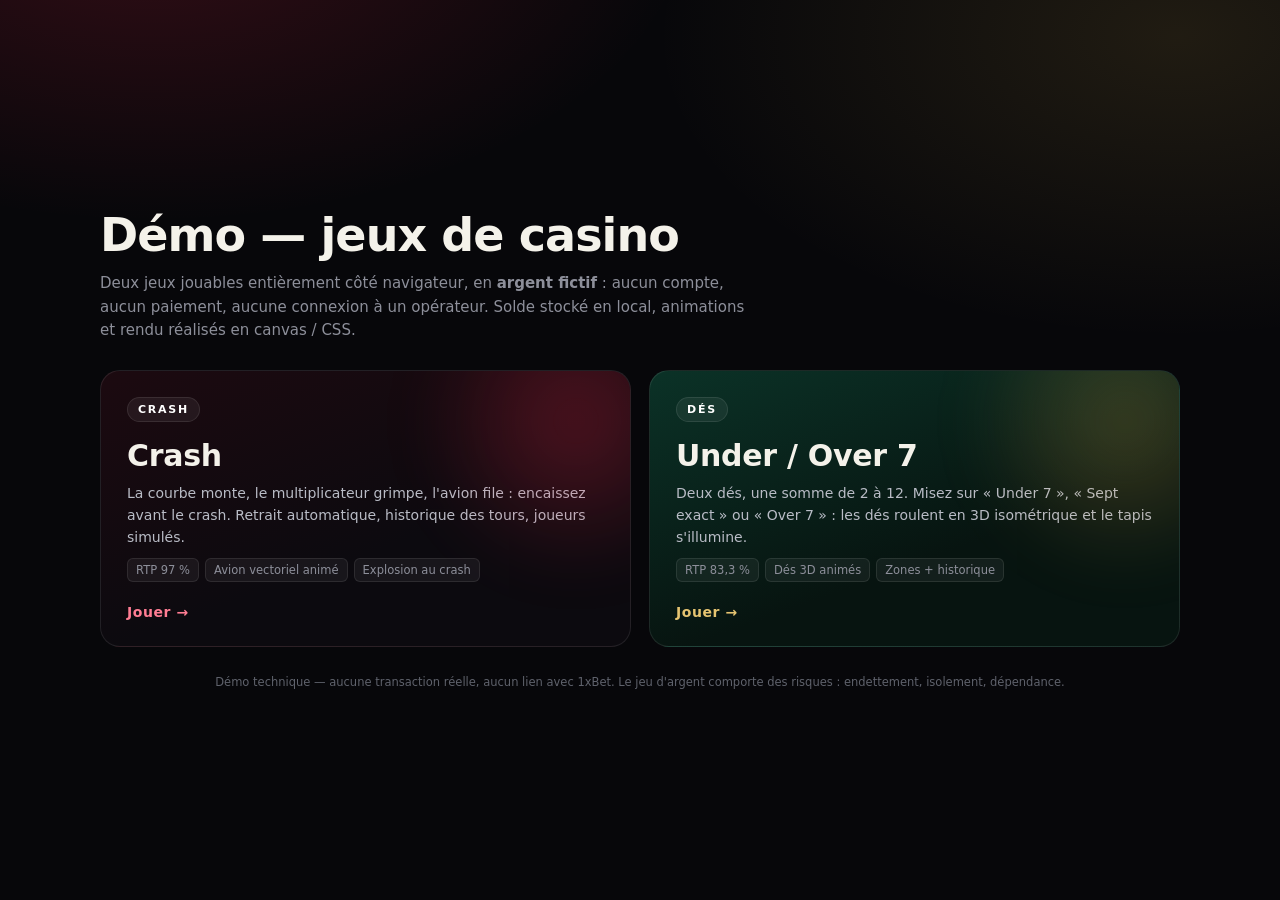
==== index.html @ 45627540 "feat: deux jeux de casino jouables en demo (Crash + Under/Over 7) - Crash : courbe animee, avion vec" ====
<!DOCTYPE html>
<html lang="fr">
<head>
<meta charset="utf-8">
<meta name="viewport" content="width=device-width, initial-scale=1">
<title>Démo — Crash &amp; Under / Over 7</title>
<style>
  :root {
    --bg: #07070a;
    --text: #f4f2ea;
    --muted: #8d8f9a;
    --line: rgba(255, 255, 255, 0.09);
  }
  * { box-sizing: border-box; }
  html, body { margin: 0; min-height: 100%; }
  body {
    min-height: 100vh;
    display: grid;
    place-items: center;
    padding: 32px 20px;
    background:
      radial-gradient(900px 520px at 12% -10%, rgba(255, 43, 77, 0.18), transparent 60%),
      radial-gradient(900px 520px at 92% 4%, rgba(216, 176, 76, 0.12), transparent 58%),
      var(--bg);
    color: var(--text);
    font-family: "Inter", "Segoe UI", system-ui, -apple-system, sans-serif;
  }
  .hub { width: 100%; max-width: 1080px; }
  header { margin-bottom: 28px; }
  h1 {
    margin: 0 0 10px;
    font-size: clamp(28px, 5vw, 46px);
    font-weight: 900;
    letter-spacing: -0.02em;
  }
  header p { margin: 0; color: var(--muted); max-width: 660px; line-height: 1.55; font-size: 15px; }
  .cards { display: grid; grid-template-columns: 1fr 1fr; gap: 18px; }
  .card {
    position: relative;
    display: flex;
    flex-direction: column;
    gap: 10px;
    min-height: 250px;
    padding: 26px;
    border-radius: 20px;
    text-decoration: none;
    color: inherit;
    border: 1px solid var(--line);
    overflow: hidden;
    transition: transform 0.18s, border-color 0.18s, box-shadow 0.18s;
  }
  .card::after {
    content: "";
    position: absolute;
    inset: -40% -20% auto auto;
    width: 320px;
    height: 320px;
    border-radius: 50%;
    filter: blur(30px);
    opacity: 0.5;
  }
  .card:hover { transform: translateY(-4px); }
  .card-crash {
    background: linear-gradient(160deg, #1c0a10, #0c0a0f 60%);
  }
  .card-crash::after { background: radial-gradient(circle, rgba(255, 43, 77, 0.55), transparent 70%); }
  .card-crash:hover { border-color: rgba(255, 43, 77, 0.6); box-shadow: 0 20px 50px rgba(255, 43, 77, 0.18); }

  .card-uo {
    background: linear-gradient(160deg, #0b3227, #071410 62%);
  }
  .card-uo::after { background: radial-gradient(circle, rgba(216, 176, 76, 0.5), transparent 70%); }
  .card-uo:hover { border-color: rgba(216, 176, 76, 0.6); box-shadow: 0 20px 50px rgba(216, 176, 76, 0.16); }

  .tag {
    align-self: flex-start;
    font-size: 11px;
    font-weight: 800;
    letter-spacing: 0.16em;
    text-transform: uppercase;
    padding: 5px 10px;
    border-radius: 999px;
    border: 1px solid var(--line);
    color: #fff;
    background: rgba(255, 255, 255, 0.06);
  }
  .card h2 { margin: 6px 0 0; font-size: 30px; font-weight: 900; letter-spacing: -0.01em; }
  .card p { margin: 0; color: #b9bcc6; line-height: 1.55; font-size: 14px; }
  .meta {
    display: flex;
    flex-wrap: wrap;
    gap: 6px;
    margin-top: auto;
    font-size: 11.5px;
    color: var(--muted);
  }
  .meta span {
    padding: 4px 8px;
    border-radius: 6px;
    background: rgba(255, 255, 255, 0.05);
    border: 1px solid var(--line);
    font-variant-numeric: tabular-nums;
  }
  .go {
    margin-top: 12px;
    font-weight: 800;
    font-size: 14px;
    letter-spacing: 0.04em;
    color: #fff;
  }
  .card-crash .go { color: #ff7d93; }
  .card-uo .go { color: var(--gold, #e6c471); }
  footer {
    margin-top: 26px;
    font-size: 11.5px;
    line-height: 1.6;
    color: #5f626c;
    text-align: center;
  }
  @media (max-width: 760px) {
    .cards { grid-template-columns: 1fr; }
  }
</style>
</head>
<body>
<main class="hub">
  <header>
    <h1>Démo — jeux de casino</h1>
    <p>
      Deux jeux jouables entièrement côté navigateur, en <strong>argent fictif</strong> :
      aucun compte, aucun paiement, aucune connexion à un opérateur. Solde stocké en local,
      animations et rendu réalisés en canvas / CSS.
    </p>
  </header>

  <div class="cards">
    <a class="card card-crash" href="crash/">
      <span class="tag">Crash</span>
      <h2>Crash</h2>
      <p>
        La courbe monte, le multiplicateur grimpe, l'avion file : encaissez avant le crash.
        Retrait automatique, historique des tours, joueurs simulés.
      </p>
      <div class="meta">
        <span>RTP 97 %</span>
        <span>Avion vectoriel animé</span>
        <span>Explosion au crash</span>
      </div>
      <span class="go">Jouer →</span>
    </a>

    <a class="card card-uo" href="under-over-seven/">
      <span class="tag">Dés</span>
      <h2>Under / Over 7</h2>
      <p>
        Deux dés, une somme de 2 à 12. Misez sur « Under 7 », « Sept exact » ou « Over 7 » :
        les dés roulent en 3D isométrique et le tapis s'illumine.
      </p>
      <div class="meta">
        <span>RTP 83,3 %</span>
        <span>Dés 3D animés</span>
        <span>Zones + historique</span>
      </div>
      <span class="go">Jouer →</span>
    </a>
  </div>

  <footer>
    Démo technique — aucune transaction réelle, aucun lien avec 1xBet.
    Le jeu d'argent comporte des risques : endettement, isolement, dépendance.
  </footer>
</main>
</body>
</html>
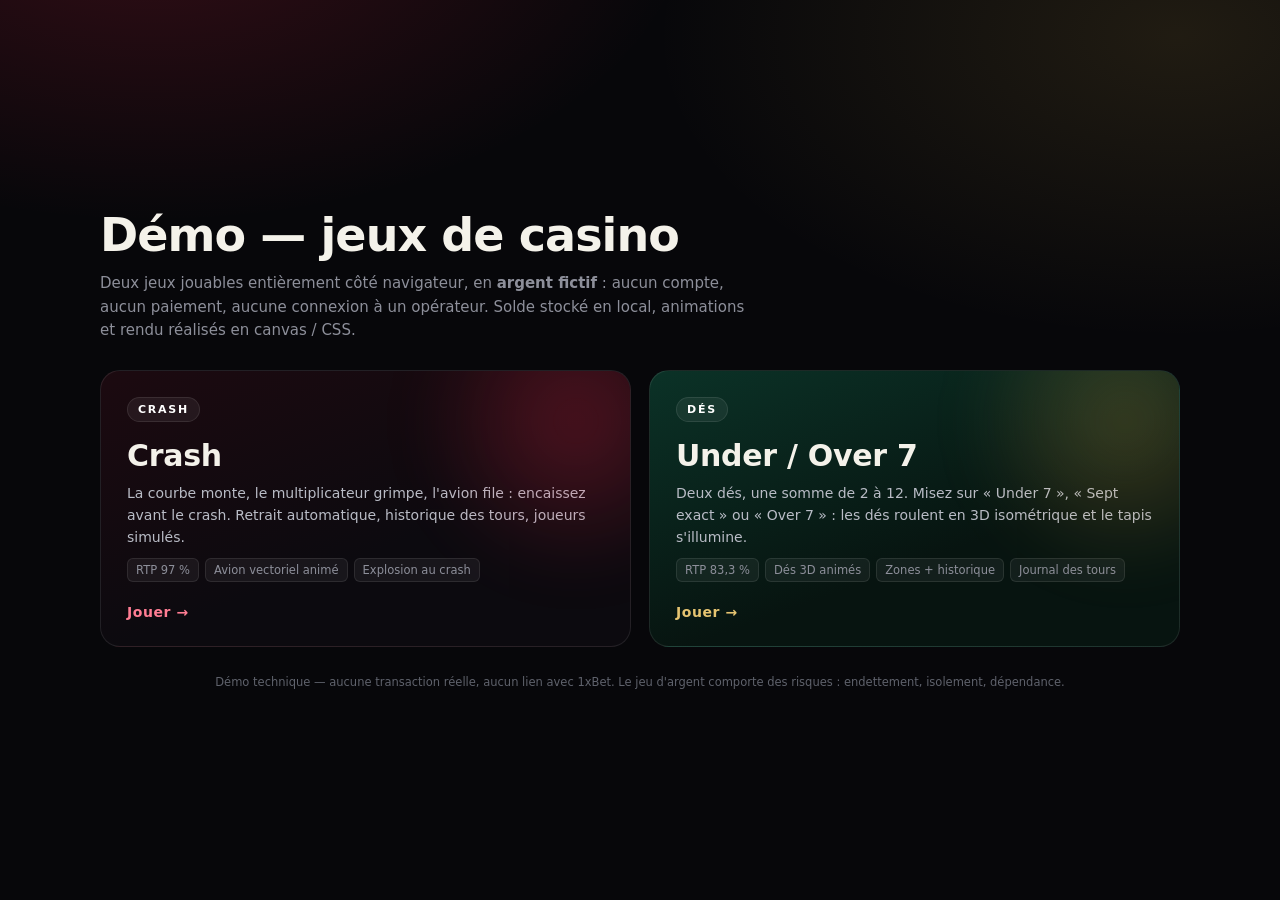
==== commit 658661f8: "feat(under-over-7): page de resultats des tours + journal persistant - chaque manche est enregistree" ====
--- a/index.html
+++ b/index.html
@@ -160,6 +160,7 @@
         <span>RTP 83,3 %</span>
         <span>Dés 3D animés</span>
         <span>Zones + historique</span>
+        <span>Journal des tours</span>
       </div>
       <span class="go">Jouer →</span>
     </a>
